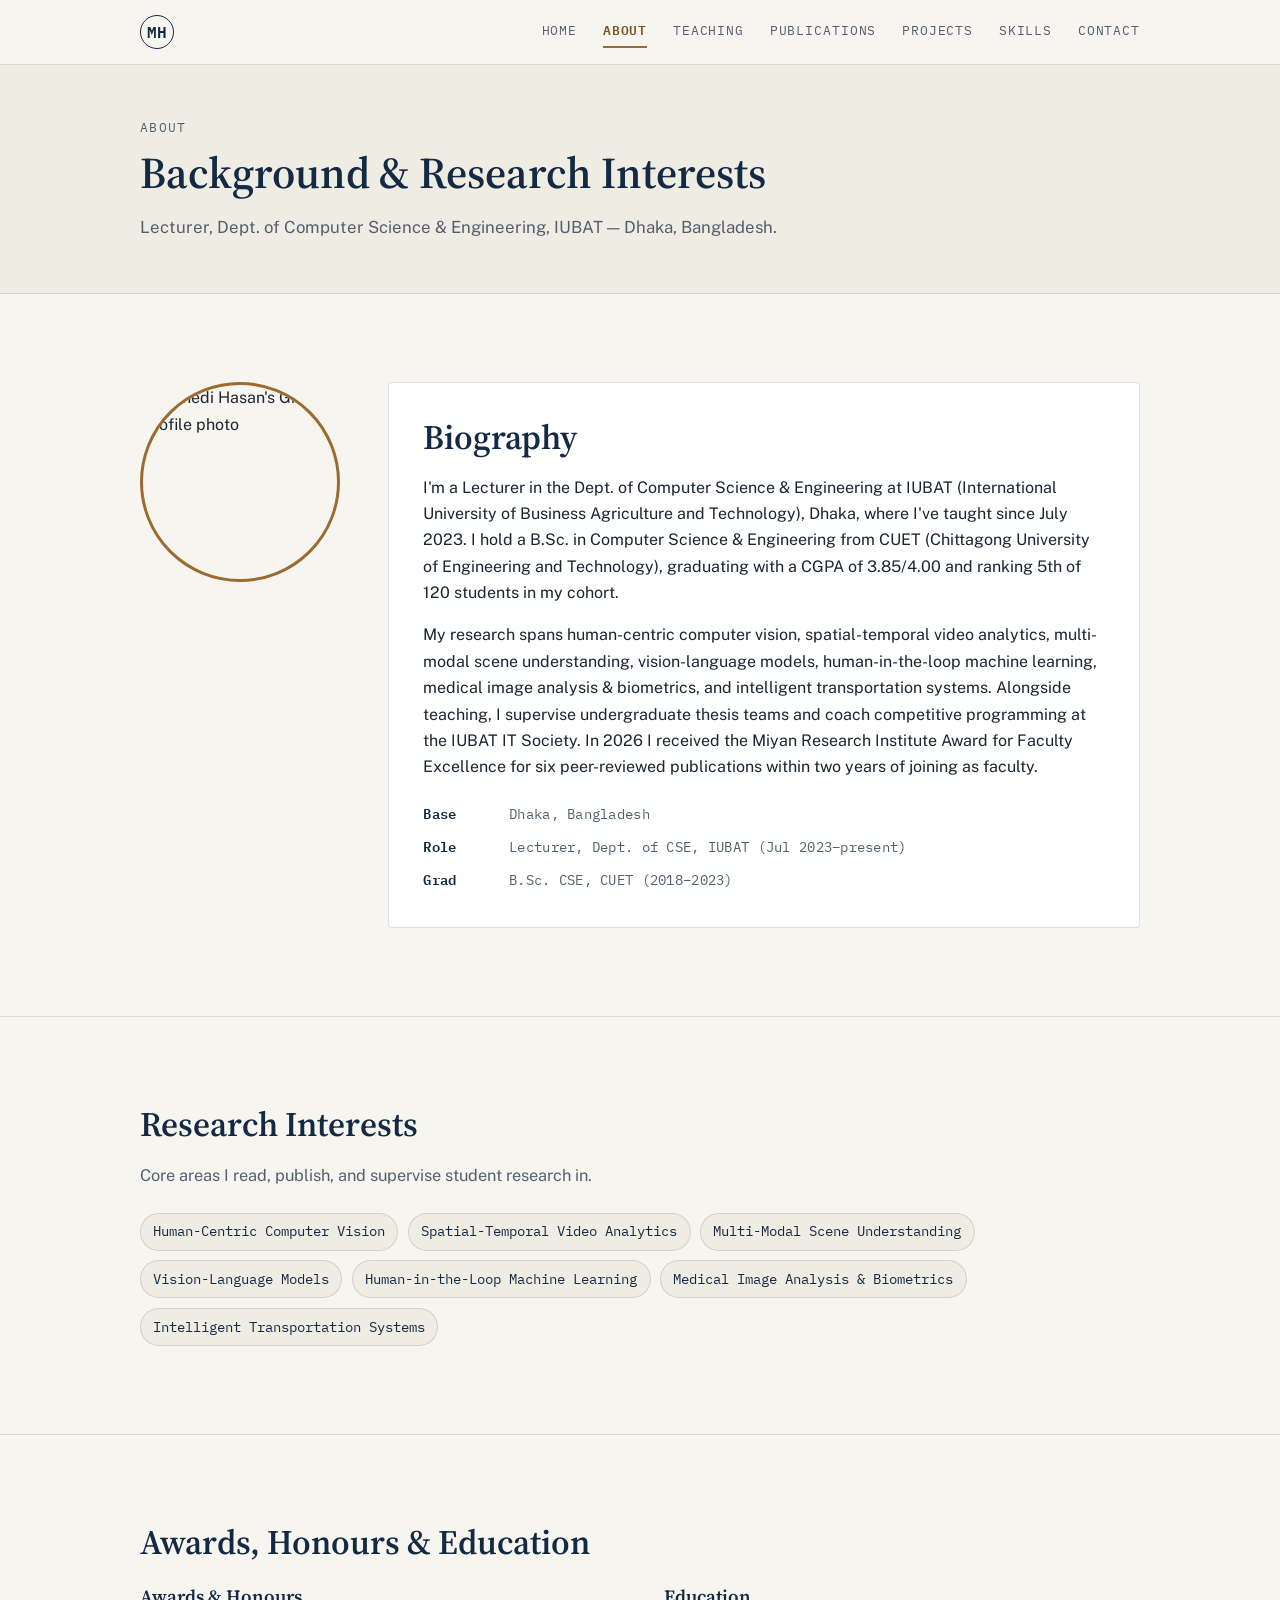
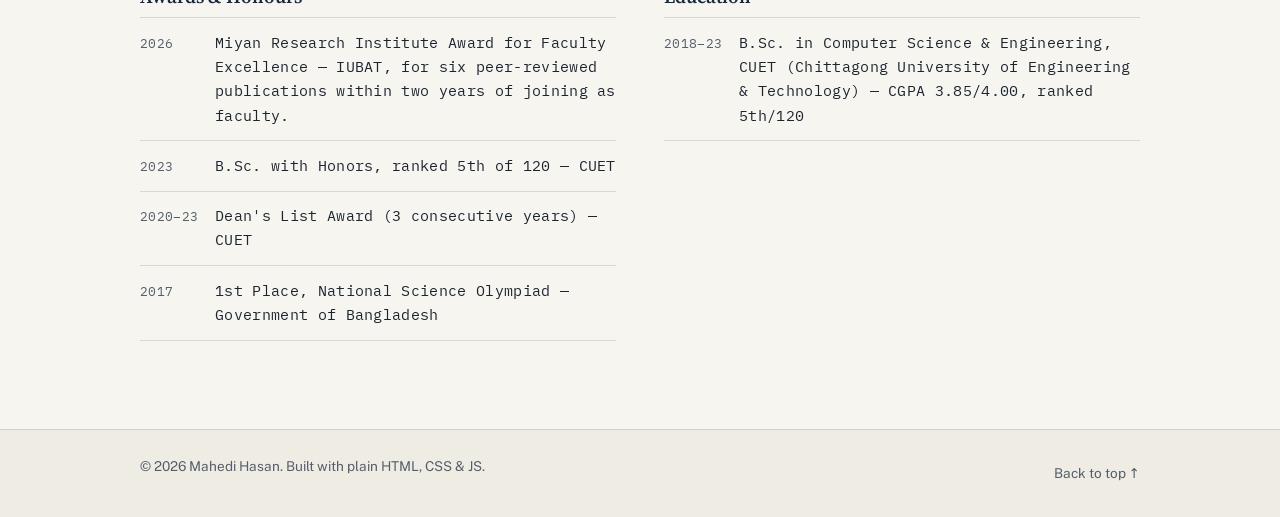
==== about.html @ 51797863 "Redesign as multi-page academic faculty homepage Split the single-page portfolio into 7 dedicated pa" ====
<!DOCTYPE html>
<html lang="en">
<head>
<meta charset="UTF-8">
<meta name="viewport" content="width=device-width, initial-scale=1.0">
<title>About — Mahedi Hasan</title>
<meta name="description" content="About Mahedi Hasan — background, research interests, awards and education. Lecturer, Dept. of Computer Science & Engineering, IUBAT.">
<meta name="theme-color" content="#f7f5f0">
<link rel="icon" href="assets/img/favicon.svg" type="image/svg+xml">
<link rel="canonical" href="https://mahedi-H-hasan.github.io/about.html">
<link rel="preconnect" href="https://fonts.googleapis.com">
<link rel="preconnect" href="https://fonts.gstatic.com" crossorigin>
<link href="https://fonts.googleapis.com/css2?family=Source+Serif+4:opsz,wght@8..60,500;8..60,600;8..60,700&amp;family=Public+Sans:wght@400;500;600;700&amp;family=IBM+Plex+Mono:wght@400;500;600&amp;display=swap" rel="stylesheet">
<link rel="stylesheet" href="assets/css/styles.css">
</head>
<body data-page="about">
<a class="skip-link" href="#main">Skip to main content</a>

<header class="site-header" id="top">
  <div class="wrap header-inner">
    <a class="brand" href="index.html" aria-label="Mahedi Hasan — home">MH</a>
    <button class="nav-toggle" id="navToggle" type="button" aria-expanded="false" aria-controls="primaryNav">
      <span class="nav-toggle-bar"></span>
      <span class="nav-toggle-bar"></span>
      <span class="nav-toggle-bar"></span>
      <span class="sr-only">Menu</span>
    </button>
    <nav class="primary-nav" id="primaryNav" aria-label="Primary">
      <a href="index.html" data-page="home">Home</a>
      <a href="about.html" data-page="about">About</a>
      <a href="teaching.html" data-page="teaching">Teaching</a>
      <a href="publications.html" data-page="publications">Publications</a>
      <a href="projects.html" data-page="projects">Projects</a>
      <a href="skills.html" data-page="skills">Skills</a>
      <a href="contact.html" data-page="contact">Contact</a>
    </nav>
  </div>
</header>

<main id="main">

  <div class="page-intro">
    <div class="wrap">
      <p class="eyebrow mono">About</p>
      <h1>Background &amp; Research Interests</h1>
      <p>Lecturer, Dept. of Computer Science &amp; Engineering, IUBAT — Dhaka, Bangladesh.</p>
    </div>
  </div>

  <!-- ============ ABOUT ============ -->
  <section class="section" aria-labelledby="bio-heading">
    <div class="wrap home-grid">
      <div class="home-portrait">
        <img
          src="https://avatars.githubusercontent.com/u/186854641?v=4"
          alt="Mahedi Hasan's GitHub profile photo"
          width="200" height="200"
          loading="lazy" decoding="async">
      </div>

      <div class="panel">
        <h2 id="bio-heading">Biography</h2>
        <!-- Source: owner-provided CV (CV_FOR_PHD_APPLICATION), confirmed 2026-09-28. -->
        <p>
          I'm a Lecturer in the Dept. of Computer Science &amp; Engineering at IUBAT
          (International University of Business Agriculture and Technology), Dhaka, where
          I've taught since July 2023. I hold a B.Sc. in Computer Science &amp; Engineering
          from CUET (Chittagong University of Engineering and Technology), graduating with
          a CGPA of 3.85/4.00 and ranking 5th of 120 students in my cohort.
        </p>
        <p>
          My research spans human-centric computer vision, spatial-temporal video
          analytics, multi-modal scene understanding, vision-language models,
          human-in-the-loop machine learning, medical image analysis &amp; biometrics, and
          intelligent transportation systems. Alongside teaching, I supervise
          undergraduate thesis teams and coach competitive programming at the IUBAT IT
          Society. In 2026 I received the Miyan Research Institute Award for Faculty
          Excellence for six peer-reviewed publications within two years of joining as
          faculty.
        </p>
        <ul class="fact-list mono">
          <li><span>Base</span> Dhaka, Bangladesh</li>
          <li><span>Role</span> Lecturer, Dept. of CSE, IUBAT (Jul 2023–present)</li>
          <li><span>Grad</span> B.Sc. CSE, CUET (2018–2023)</li>
        </ul>
      </div>
    </div>
  </section>

  <!-- ============ RESEARCH INTERESTS ============ -->
  <section class="section" aria-labelledby="interests-heading">
    <div class="wrap">
      <h2 id="interests-heading">Research Interests</h2>
      <p class="section-lede">Core areas I read, publish, and supervise student research in.</p>
      <ul class="interest-chips" role="list">
        <li>Human-Centric Computer Vision</li>
        <li>Spatial-Temporal Video Analytics</li>
        <li>Multi-Modal Scene Understanding</li>
        <li>Vision-Language Models</li>
        <li>Human-in-the-Loop Machine Learning</li>
        <li>Medical Image Analysis &amp; Biometrics</li>
        <li>Intelligent Transportation Systems</li>
      </ul>
    </div>
  </section>

  <!-- ============ AWARDS & EDUCATION ============ -->
  <section class="section" aria-labelledby="awards-heading">
    <div class="wrap">
      <h2 id="awards-heading">Awards, Honours &amp; Education</h2>
      <div class="info-columns">
        <div>
          <h3>Awards &amp; Honours</h3>
          <ul class="record-list mono">
            <li><span class="record-year">2026</span><span>Miyan Research Institute Award for Faculty Excellence — IUBAT, for six peer-reviewed publications within two years of joining as faculty.</span></li>
            <li><span class="record-year">2023</span><span>B.Sc. with Honors, ranked 5th of 120 — CUET</span></li>
            <li><span class="record-year">2020–23</span><span>Dean's List Award (3 consecutive years) — CUET</span></li>
            <li><span class="record-year">2017</span><span>1st Place, National Science Olympiad — Government of Bangladesh</span></li>
          </ul>
        </div>
        <div>
          <h3>Education</h3>
          <ul class="record-list mono">
            <li><span class="record-year">2018–23</span><span>B.Sc. in Computer Science &amp; Engineering, CUET (Chittagong University of Engineering &amp; Technology) — CGPA 3.85/4.00, ranked 5th/120</span></li>
          </ul>
        </div>
      </div>
    </div>
  </section>

</main>

<footer class="site-footer">
  <div class="wrap footer-inner">
    <p>© <span id="year"></span> Mahedi Hasan. Built with plain HTML, CSS &amp; JS.</p>
    <a class="back-to-top" href="#top">Back to top ↑</a>
  </div>
</footer>

<script src="assets/js/main.js"></script>
</body>
</html>
---- assets/css/styles.css ----
/* =========================================================================
   Mahedi Hasan — Academic Portfolio
   Design world: faculty research site — warm paper, deep navy ink, a single
   muted bronze rule used sparingly. See DIRECTION CONTRACT in each page's
   <head>. Multi-page static site: one shared stylesheet for every page.
   ========================================================================= */

:root {
  /* Palette — named roles, not neutrals+accent */
  --paper: #f7f5f0;
  --paper-alt: #efece3;
  --panel: #ffffff;
  --ink: #1c2430;
  --ink-muted: #545f6e;
  --ink-faint: #7d8797;
  --navy: #1e3a5f;
  --navy-deep: #142943;
  --bronze: #9c6b30;
  --bronze-deep: #7c5423;
  --line: rgba(28, 36, 48, 0.14);
  --line-strong: rgba(28, 36, 48, 0.26);

  --font-display: "Source Serif 4", Georgia, "Times New Roman", serif;
  --font-body: "Public Sans", "Segoe UI", system-ui, sans-serif;
  --font-mono: "IBM Plex Mono", "SFMono-Regular", Consolas, "Liberation Mono", monospace;

  --measure: 68ch;
  --radius: 4px;
  --ease: cubic-bezier(0.2, 0.7, 0.2, 1);

  color-scheme: light;
}

/* ---------- Reset & base ---------- */
*, *::before, *::after { box-sizing: border-box; }
html { scroll-behavior: smooth; }
@media (prefers-reduced-motion: reduce) {
  html { scroll-behavior: auto; }
  *, *::before, *::after { animation-duration: 0.01ms !important; animation-iteration-count: 1 !important; transition-duration: 0.01ms !important; }
}

body {
  margin: 0;
  background: var(--paper);
  color: var(--ink);
  font-family: var(--font-body);
  font-size: 1rem;
  line-height: 1.65;
  -webkit-font-smoothing: antialiased;
}

img { max-width: 100%; display: block; }
a { color: var(--navy); text-underline-offset: 0.15em; }
a:hover { color: var(--bronze-deep); }

h1, h2, h3 { font-family: var(--font-display); font-weight: 600; line-height: 1.15; margin: 0 0 0.5em; color: var(--navy-deep); }
p { margin: 0 0 1em; }

.mono { font-family: var(--font-mono); letter-spacing: 0.02em; }

.wrap {
  max-width: 1080px;
  margin-inline: auto;
  padding-inline: clamp(1.25rem, 4vw, 2.5rem);
}

.sr-only {
  position: absolute; width: 1px; height: 1px; padding: 0; margin: -1px;
  overflow: hidden; clip: rect(0, 0, 0, 0); white-space: nowrap; border: 0;
}

.skip-link {
  position: absolute;
  left: 1rem; top: -3rem;
  background: var(--navy-deep);
  color: var(--paper);
  padding: 0.6em 1em;
  border-radius: var(--radius);
  font-family: var(--font-mono);
  font-weight: 600;
  z-index: 100;
  transition: top 0.2s var(--ease);
}
.skip-link:focus { top: 1rem; }

:focus-visible {
  outline: 2px solid var(--bronze);
  outline-offset: 3px;
}

/* ---------- Header / nav ---------- */
.site-header {
  position: sticky;
  top: 0;
  z-index: 40;
  background: rgba(247, 245, 240, 0.92);
  backdrop-filter: blur(6px);
  border-bottom: 1px solid var(--line);
}

.header-inner {
  display: flex;
  align-items: center;
  justify-content: space-between;
  min-height: 64px;
}

.brand {
  font-family: var(--font-mono);
  font-weight: 600;
  font-size: 1rem;
  color: var(--navy-deep);
  border: 1.5px solid var(--navy-deep);
  border-radius: 50%;
  width: 2.15rem;
  height: 2.15rem;
  display: inline-flex;
  align-items: center;
  justify-content: center;
  text-decoration: none;
  flex: none;
}
.brand:hover { color: var(--paper); background: var(--navy-deep); }

.primary-nav {
  display: flex;
  flex-wrap: wrap;
  gap: clamp(0.85rem, 2.4vw, 1.6rem);
  font-family: var(--font-mono);
  font-size: 0.8rem;
  text-transform: uppercase;
  letter-spacing: 0.07em;
}

.primary-nav a {
  color: var(--ink-muted);
  text-decoration: none;
  padding-block: 0.35em;
  border-bottom: 2px solid transparent;
  transition: color 0.2s var(--ease), border-color 0.2s var(--ease);
}
.primary-nav a:hover,
.primary-nav a:focus-visible { color: var(--navy-deep); border-color: var(--line-strong); }
.primary-nav a.is-current { color: var(--bronze-deep); border-color: var(--bronze); font-weight: 600; }

.nav-toggle {
  display: none;
  flex-direction: column;
  gap: 4px;
  background: none;
  border: none;
  padding: 0.5rem;
  cursor: pointer;
}
.nav-toggle-bar { width: 22px; height: 2px; background: var(--navy-deep); border-radius: 2px; }

@media (max-width: 760px) {
  .nav-toggle { display: inline-flex; }
  .primary-nav {
    position: absolute;
    inset-inline: 0;
    top: 100%;
    flex-direction: column;
    gap: 0;
    background: var(--panel);
    border-bottom: 1px solid var(--line);
    max-height: 0;
    overflow: hidden;
    opacity: 0;
    transition: opacity 0.2s var(--ease), visibility 0.2s var(--ease);
    visibility: hidden;
  }
  .primary-nav.is-open { max-height: none; opacity: 1; visibility: visible; }
  .primary-nav a { padding: 0.9rem clamp(1.25rem, 4vw, 2.5rem); border-bottom: 1px solid var(--line); }
}

/* ---------- Hero ---------- */
.hero {
  border-bottom: 1px solid var(--line);
  background: var(--paper-alt);
}

.hero-inner { padding-block: clamp(3rem, 8vw, 5rem); }

.hero-eyebrow {
  color: var(--ink-muted);
  font-size: 0.8rem;
  text-transform: uppercase;
  letter-spacing: 0.1em;
  margin-bottom: 1.1rem;
}

.hero-name {
  font-size: clamp(2.35rem, 6.5vw, 3.75rem);
  line-height: 1.05;
  color: var(--navy-deep);
  margin-bottom: 0.3em;
  padding-bottom: 0.2em;
  border-bottom: 3px solid var(--bronze);
  display: inline-block;
}

.hero-role {
  font-size: clamp(1.05rem, 2.2vw, 1.3rem);
  font-weight: 600;
  color: var(--bronze-deep);
  margin-bottom: 0.55em;
}

.hero-sub {
  max-width: 56ch;
  color: var(--ink-muted);
  font-size: 1.05rem;
}

.hero-actions {
  display: flex;
  flex-wrap: wrap;
  gap: 1rem;
  margin-top: 1.75rem;
}

.btn {
  display: inline-flex;
  align-items: center;
  gap: 0.5em;
  font-family: var(--font-body);
  font-weight: 600;
  font-size: 0.95rem;
  text-decoration: none;
  padding: 0.8em 1.4em;
  border-radius: var(--radius);
  border: 1.5px solid var(--navy-deep);
  transition: transform 0.15s var(--ease), background-color 0.15s var(--ease), color 0.15s var(--ease);
}
.btn-primary { background: var(--navy-deep); color: var(--paper); }
.btn-primary:hover { background: var(--navy); color: var(--paper); transform: translateY(-1px); }
.btn-ghost { background: transparent; color: var(--navy-deep); }
.btn-ghost:hover { background: var(--panel); transform: translateY(-1px); }

/* Compact page intro used on inner pages (no full hero) */
.page-intro {
  border-bottom: 1px solid var(--line);
  background: var(--paper-alt);
  padding-block: clamp(2.25rem, 5vw, 3.25rem);
}
.page-intro .eyebrow {
  color: var(--ink-muted);
  font-size: 0.8rem;
  text-transform: uppercase;
  letter-spacing: 0.1em;
  margin-bottom: 0.6rem;
}
.page-intro h1 {
  font-size: clamp(1.9rem, 4.5vw, 2.75rem);
  margin-bottom: 0.35em;
}
.page-intro p { max-width: var(--measure); color: var(--ink-muted); margin-bottom: 0; font-size: 1.05rem; }

/* ---------- Sections ---------- */
.section { padding-block: clamp(3rem, 7vw, 5.5rem); }
.section + .section { border-top: 1px solid var(--line); }
.section h2 {
  font-size: clamp(1.6rem, 3.4vw, 2.15rem);
}
.section-lede {
  max-width: var(--measure);
  color: var(--ink-muted);
  font-size: 1.02rem;
}

.reveal {
  opacity: 0;
  transform: translateY(14px);
  transition: opacity 0.55s var(--ease), transform 0.55s var(--ease);
}
.reveal.is-visible { opacity: 1; transform: none; }
@media (prefers-reduced-motion: reduce) {
  .reveal { opacity: 1; transform: none; transition: none; }
}

/* ---------- Panel (shared card surface, replaces the old tilted index cards) --- */
.panel {
  background: var(--panel);
  color: var(--ink);
  border: 1px solid var(--line);
  border-radius: var(--radius);
  padding: clamp(1.5rem, 3vw, 2.15rem);
}
.panel h2, .panel h3 { color: var(--navy-deep); }

.placeholder-copy {
  font-style: italic;
  color: var(--ink-faint);
  background: var(--paper-alt);
  padding: 0.15em 0.5em;
  border-radius: 3px;
  display: inline-block;
}

/* ---------- Home page: quick facts + highlight strip ---------- */
.home-grid {
  display: grid;
  grid-template-columns: minmax(150px, 200px) 1fr;
  gap: clamp(1.5rem, 4vw, 3rem);
  align-items: start;
}
.home-portrait img {
  border-radius: 50%;
  border: 3px solid var(--bronze);
}
@media (max-width: 640px) {
  .home-grid { grid-template-columns: 1fr; justify-items: start; }
  .home-portrait img { width: 120px; height: 120px; }
}

.fact-list {
  list-style: none;
  padding: 0;
  margin: 1.25rem 0 0;
  display: grid;
  gap: 0.5rem;
  font-size: 0.88rem;
  color: var(--ink-muted);
}
.fact-list span {
  display: inline-block;
  min-width: 5em;
  color: var(--navy-deep);
  font-weight: 600;
  margin-right: 0.5em;
}

.link-grid {
  list-style: none;
  margin: 2.5rem 0 0;
  padding: 0;
  display: grid;
  grid-template-columns: repeat(auto-fit, minmax(220px, 1fr));
  gap: 1.25rem;
}
.link-grid a {
  display: block;
  padding: 1.1rem 1.25rem;
  background: var(--panel);
  border: 1px solid var(--line);
  border-radius: var(--radius);
  text-decoration: none;
  color: var(--navy-deep);
  font-weight: 600;
  transition: border-color 0.2s var(--ease), transform 0.2s var(--ease);
}
.link-grid a:hover { border-color: var(--bronze); transform: translateY(-2px); }
.link-grid span {
  display: block;
  margin-top: 0.35rem;
  font-weight: 400;
  color: var(--ink-muted);
  font-size: 0.88rem;
}

/* ---------- Research interests (chips, not "equations") ---------- */
.interest-chips {
  list-style: none;
  margin: 1.5rem 0 0;
  padding: 0;
  display: flex;
  flex-wrap: wrap;
  gap: 0.6rem;
}
.interest-chips li {
  font-family: var(--font-mono);
  font-size: 0.85rem;
  padding: 0.5em 0.9em;
  border-radius: 999px;
  background: var(--paper-alt);
  border: 1px solid var(--line);
  color: var(--navy-deep);
}

/* ---------- Teaching ---------- */
.course-list {
  list-style: none;
  margin: 1.25rem 0 0;
  padding: 0;
  display: grid;
  grid-template-columns: repeat(auto-fit, minmax(220px, 1fr));
  gap: 0.75rem;
}
.course-list li {
  padding: 0.75em 1em;
  background: var(--paper-alt);
  border-radius: 3px;
  font-size: 0.92rem;
}

.duty-list { margin: 1rem 0 0; padding-left: 1.25em; color: var(--ink-muted); }
.duty-list li { margin-bottom: 0.5em; }

.thesis-list {
  list-style: none;
  margin: 1.5rem 0 0;
  padding: 0;
  display: grid;
  gap: 1rem;
}
.thesis-list li {
  padding: 1.1rem 1.3rem;
  background: var(--panel);
  border: 1px solid var(--line);
  border-radius: var(--radius);
}
.thesis-list h3 { font-size: 1.05rem; margin-bottom: 0.3em; }
.thesis-list .thesis-meta {
  display: block;
  font-family: var(--font-mono);
  font-size: 0.8rem;
  color: var(--ink-muted);
  margin-bottom: 0.4em;
}
.status-tag {
  display: inline-block;
  font-family: var(--font-mono);
  font-size: 0.72rem;
  text-transform: uppercase;
  letter-spacing: 0.06em;
  padding: 0.2em 0.6em;
  border-radius: 999px;
  margin-left: 0.5em;
  vertical-align: middle;
}
.status-tag.is-published { background: rgba(30, 58, 95, 0.1); color: var(--navy-deep); }
.status-tag.is-progress { background: rgba(156, 107, 48, 0.14); color: var(--bronze-deep); }

/* ---------- Publications (categorized bibliography) ---------- */
.pub-group { margin-bottom: clamp(2rem, 4vw, 2.75rem); }
.pub-group:last-child { margin-bottom: 0; }
.pub-group h2 {
  font-size: 1.25rem;
  padding-bottom: 0.4em;
  border-bottom: 1px solid var(--line-strong);
}
.pub-list {
  list-style: none;
  counter-reset: pub;
  margin: 1.25rem 0 0;
  padding: 0;
  display: grid;
  gap: 1rem;
}
.pub-list li {
  counter-increment: pub;
  position: relative;
  padding-left: 2.4em;
  font-size: 0.96rem;
  color: var(--ink);
}
.pub-list li::before {
  content: "[" counter(pub) "]";
  position: absolute;
  left: 0;
  top: 0;
  font-family: var(--font-mono);
  font-size: 0.85rem;
  color: var(--bronze-deep);
}
.pub-list .pub-authors { color: var(--ink); }
.pub-list .pub-venue { color: var(--ink-muted); font-style: italic; }
.pub-list .pub-status {
  display: inline-block;
  margin-left: 0.4em;
  font-family: var(--font-mono);
  font-size: 0.75rem;
  color: var(--bronze-deep);
}
.pub-list a { word-break: break-word; font-size: 0.92rem; }

/* ---------- Awards & Education ---------- */
.info-columns {
  display: grid;
  grid-template-columns: repeat(auto-fit, minmax(240px, 1fr));
  gap: clamp(1.5rem, 4vw, 3rem);
  margin-top: 1.5rem;
}
.record-list {
  list-style: none;
  margin: 0;
  padding: 0;
  border-top: 1px solid var(--line);
}
.record-list li {
  display: flex;
  gap: 1rem;
  padding: 0.85em 0;
  border-bottom: 1px solid var(--line);
  font-size: 0.92rem;
}
.record-year {
  font-family: var(--font-mono);
  min-width: 4.5em;
  color: var(--ink-muted);
  font-size: 0.82rem;
  padding-top: 0.15em;
  flex: none;
}

/* ---------- Projects ---------- */
.project-grid {
  list-style: none;
  margin: 2rem 0 0;
  padding: 0;
  display: grid;
  grid-template-columns: repeat(auto-fit, minmax(250px, 1fr));
  gap: clamp(1.25rem, 3vw, 2rem);
}
.project-card h3 { font-size: 1.15rem; margin-bottom: 0.5rem; }
.project-card h3 a { color: inherit; text-decoration: none; }
.project-card h3 a:hover { text-decoration: underline; text-decoration-color: var(--bronze); }
.project-card .placeholder-copy { font-size: 0.92rem; margin-bottom: 1rem; }

.tag-row {
  list-style: none;
  display: flex;
  flex-wrap: wrap;
  gap: 0.5rem;
  padding: 0;
  margin: 0 0 1.1rem;
  font-size: 0.76rem;
}
.tag-row li {
  background: var(--paper-alt);
  color: var(--navy-deep);
  padding: 0.28em 0.7em;
  border-radius: 999px;
}
.tag-row .tag-placeholder {
  background: transparent;
  border: 1px dashed var(--ink-faint);
  color: var(--ink-faint);
  font-style: italic;
}

.card-link { font-size: 0.85rem; font-weight: 600; text-decoration: none; }

/* ---------- Skills ---------- */
.skill-groups {
  display: grid;
  grid-template-columns: repeat(auto-fit, minmax(230px, 1fr));
  gap: clamp(1.25rem, 3vw, 2rem);
  margin-top: 2rem;
}
.skill-group h3 { font-size: 1.02rem; margin-bottom: 0.75rem; }
.skill-tags {
  list-style: none;
  margin: 0;
  padding: 0;
  display: flex;
  flex-wrap: wrap;
  gap: 0.5rem;
}
.skill-tags li {
  font-family: var(--font-mono);
  font-size: 0.85rem;
  padding: 0.4em 0.85em;
  border-radius: var(--radius);
  background: var(--paper-alt);
  border: 1px solid var(--line);
  color: var(--navy-deep);
}

/* ---------- Contact ---------- */
.contact-grid {
  display: grid;
  grid-template-columns: 1.1fr 1fr;
  gap: clamp(2rem, 5vw, 4rem);
  align-items: start;
}
@media (max-width: 720px) { .contact-grid { grid-template-columns: 1fr; } }

.contact-list {
  list-style: none;
  margin: 0;
  padding: 0;
  border-top: 1px solid var(--line);
}
.contact-list li {
  display: flex;
  gap: 1rem;
  padding: 0.95em 0;
  border-bottom: 1px solid var(--line);
  font-size: 0.94rem;
}
.contact-label {
  min-width: 6.5em;
  color: var(--ink-muted);
  text-transform: uppercase;
  letter-spacing: 0.05em;
  font-size: 0.76rem;
  padding-top: 0.25em;
  flex: none;
}
.contact-list a { color: var(--navy-deep); text-decoration: none; }
.contact-list a:hover { color: var(--bronze-deep); text-decoration: underline; }

/* ---------- Footer ---------- */
.site-footer {
  border-top: 1px solid var(--line);
  background: var(--paper-alt);
}
.footer-inner {
  display: flex;
  flex-wrap: wrap;
  gap: 1rem;
  justify-content: space-between;
  align-items: center;
  padding-block: 1.6rem;
  font-size: 0.85rem;
  color: var(--ink-muted);
}
.back-to-top { color: var(--ink-muted); text-decoration: none; }
.back-to-top:hover { color: var(--bronze-deep); }
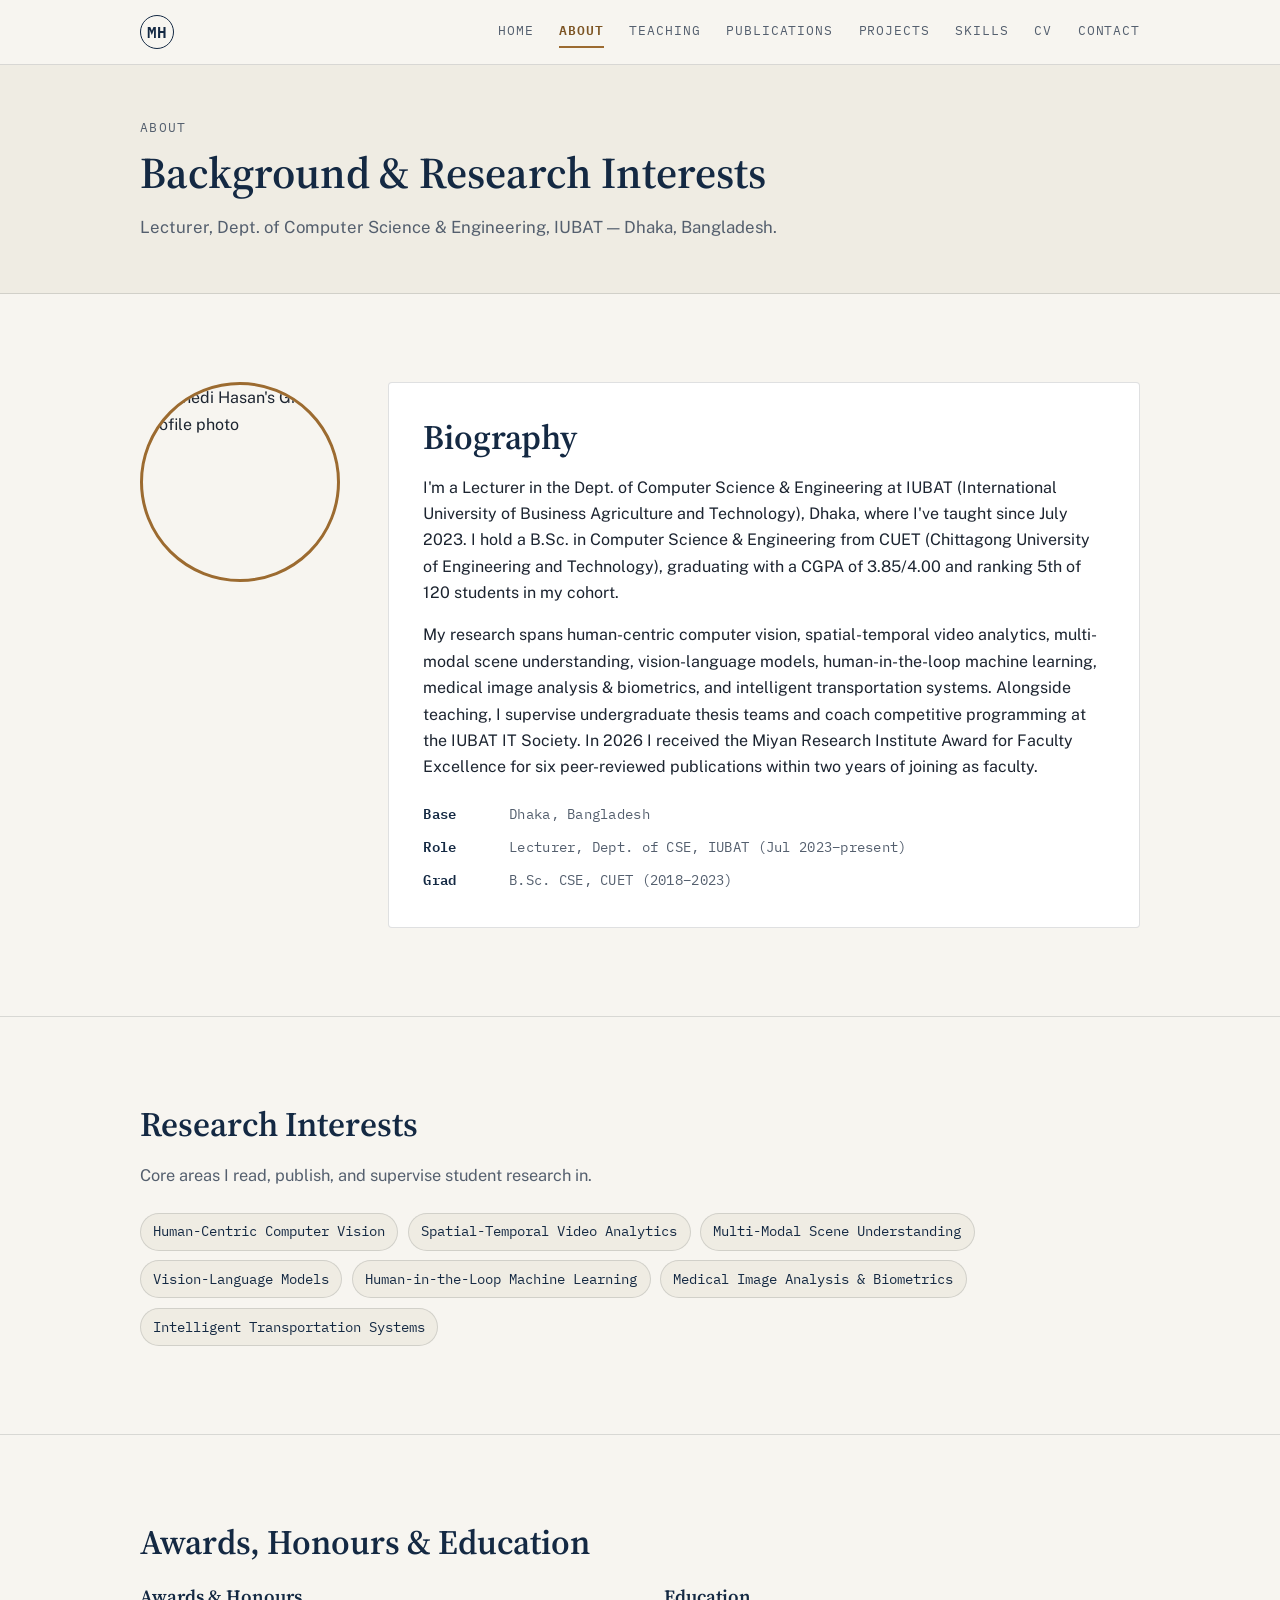
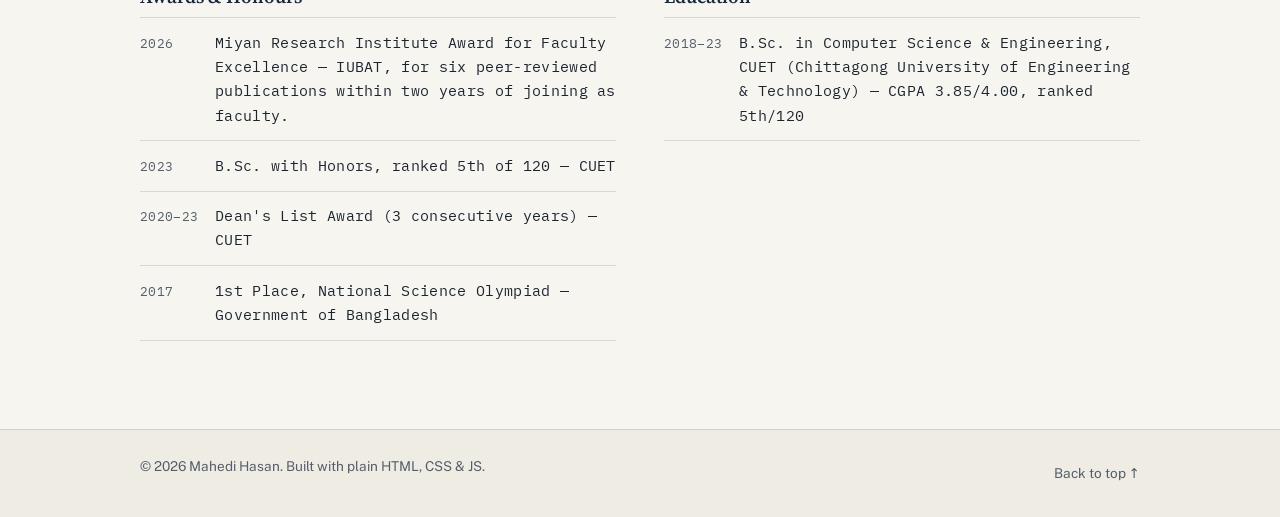
==== commit cdcf8715: "Add printable academic CV page Add a dedicated CV route to the site navigation and provide a print s" ====
--- a/about.html
+++ b/about.html
@@ -32,6 +32,7 @@
       <a href="publications.html" data-page="publications">Publications</a>
       <a href="projects.html" data-page="projects">Projects</a>
       <a href="skills.html" data-page="skills">Skills</a>
+      <a href="cv.html" data-page="cv">CV</a>
       <a href="contact.html" data-page="contact">Contact</a>
     </nav>
   </div>
--- a/assets/css/styles.css
+++ b/assets/css/styles.css
@@ -602,6 +602,57 @@
 .contact-list a { color: var(--navy-deep); text-decoration: none; }
 .contact-list a:hover { color: var(--bronze-deep); text-decoration: underline; }
 
+/* ---------- Curriculum vitae ---------- */
+.cv-heading {
+  display: flex;
+  align-items: center;
+  justify-content: space-between;
+  gap: 1.5rem;
+}
+.cv-heading p { margin: 0; color: var(--ink-muted); }
+.cv-contact {
+  list-style: none;
+  display: flex;
+  flex-wrap: wrap;
+  gap: 0.35rem 1.25rem;
+  padding: 0;
+  margin: 1.2rem 0 0;
+  font-size: 0.78rem;
+}
+.cv-content { padding-block: 2.5rem 4rem; }
+.cv-section {
+  padding-block: 1.6rem;
+  border-bottom: 1px solid var(--line);
+}
+.cv-section h2 { font-size: 1.45rem; margin-bottom: 0.75rem; }
+.cv-section p:last-child { margin-bottom: 0; }
+.cv-entry p + p { margin-top: 0.4rem; }
+.cv-date {
+  float: right;
+  color: var(--ink-muted);
+  font-family: var(--font-mono);
+  font-size: 0.85rem;
+}
+.cv-list, .cv-publications { padding-left: 1.3rem; }
+.cv-list li, .cv-publications li { margin-bottom: 0.55rem; }
+.cv-source { margin-top: 1.5rem; color: var(--ink-muted); font-size: 0.88rem; }
+
+@media (max-width: 640px) {
+  .cv-heading { align-items: flex-start; flex-direction: column; }
+  .cv-date { float: none; display: block; }
+}
+
+@media print {
+  body { background: #fff; color: #111; font-size: 10pt; line-height: 1.4; }
+  .site-header, .site-footer, .skip-link, .cv-print { display: none !important; }
+  .page-intro { background: #fff; padding-block: 0.25in; border-bottom: 1px solid #999; }
+  .wrap { max-width: none; padding-inline: 0; }
+  .cv-content { padding-block: 0.15in; }
+  .cv-section { padding-block: 0.12in; break-inside: avoid; }
+  .cv-section h2 { font-size: 13pt; }
+  a { color: inherit; text-decoration: none; }
+}
+
 /* ---------- Footer ---------- */
 .site-footer {
   border-top: 1px solid var(--line);
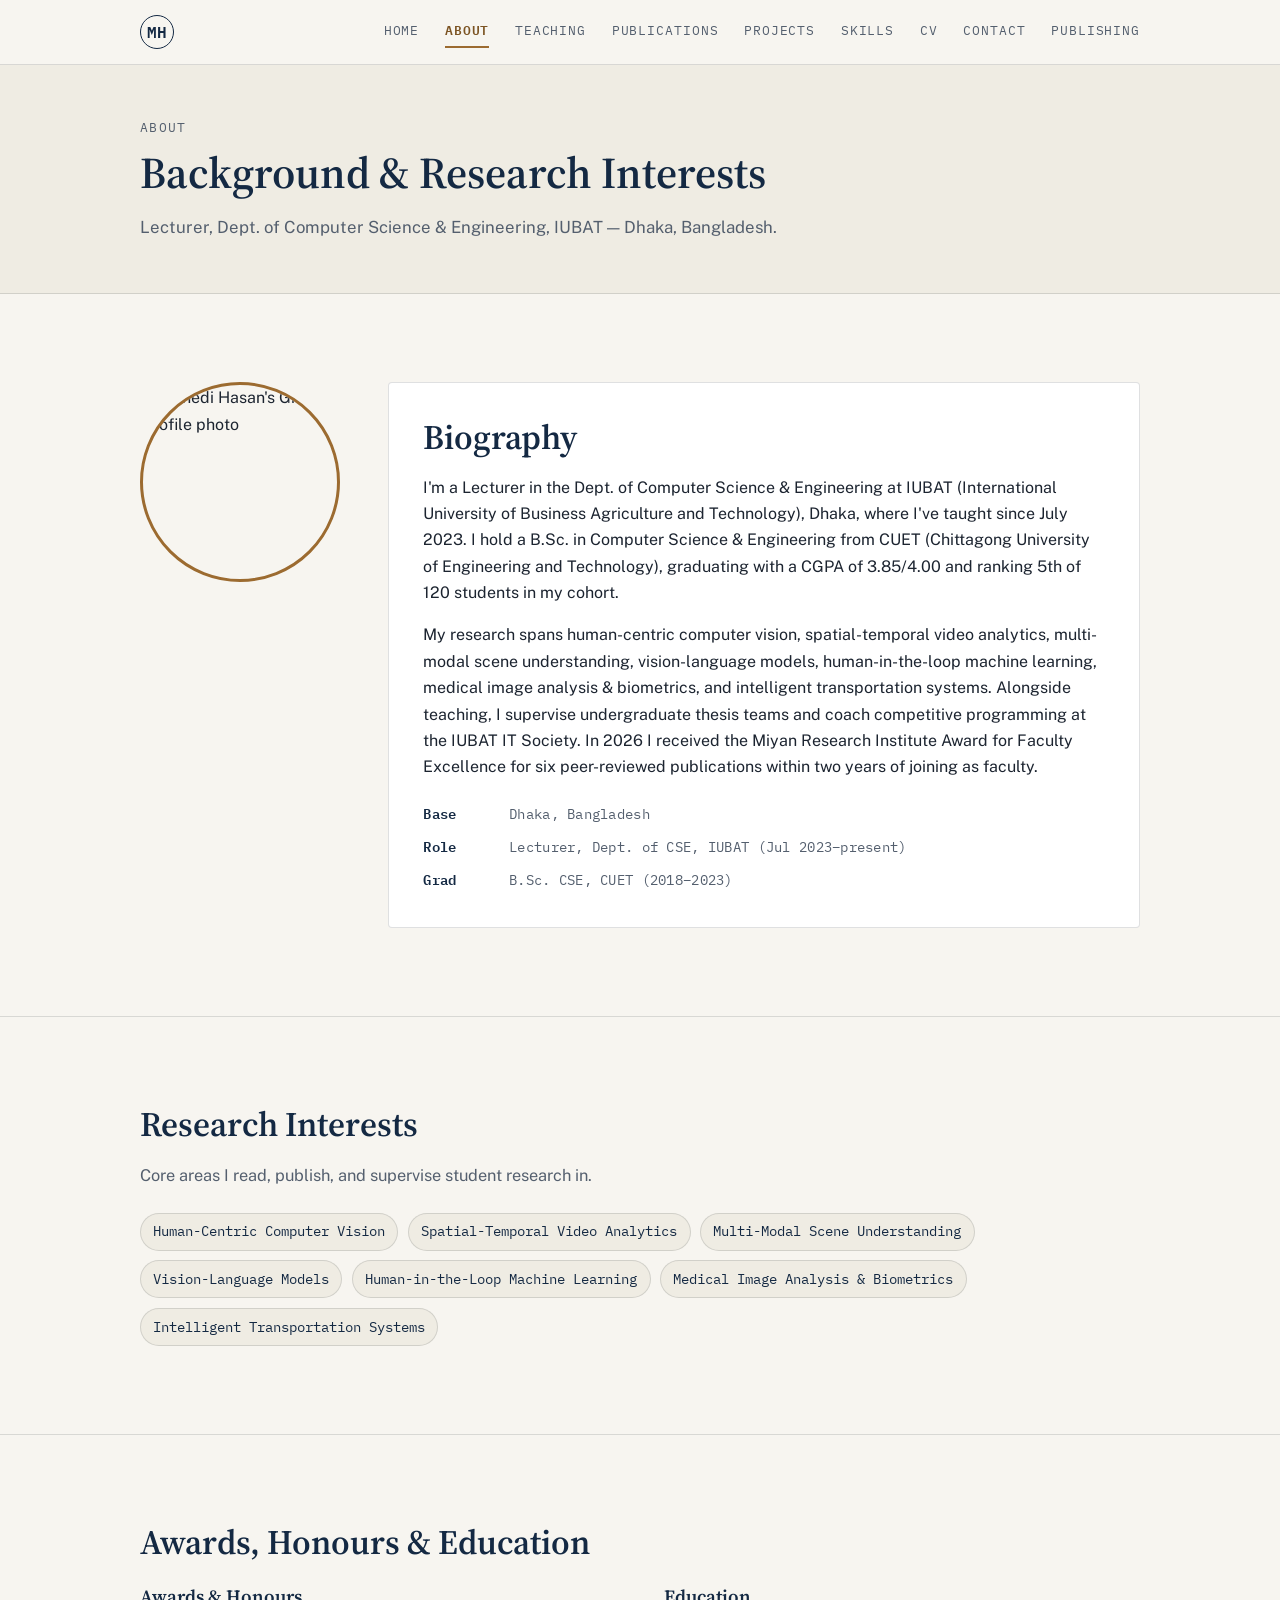
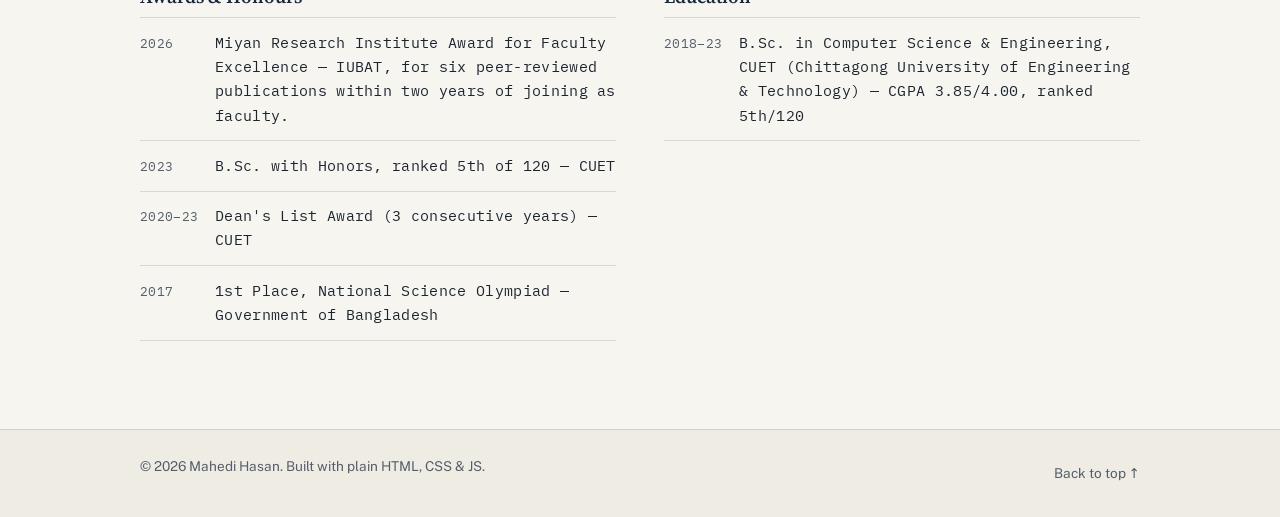
==== commit 98f41f56: "Add publishing guide and safe manual branch-deploy support - Add publishing.html explaining how to c" ====
--- a/about.html
+++ b/about.html
@@ -34,6 +34,7 @@
       <a href="skills.html" data-page="skills">Skills</a>
       <a href="cv.html" data-page="cv">CV</a>
       <a href="contact.html" data-page="contact">Contact</a>
+      <a href="publishing.html" data-page="publishing">Publishing</a>
     </nav>
   </div>
 </header>
--- a/assets/css/styles.css
+++ b/assets/css/styles.css
@@ -642,6 +642,83 @@
   .cv-date { float: none; display: block; }
 }
 
+/* ---------- Publishing guide ---------- */
+.steps {
+  list-style: none;
+  counter-reset: step;
+  margin: 1.5rem 0 0;
+  padding: 0;
+  display: grid;
+  gap: 1.25rem;
+}
+.steps > li {
+  counter-increment: step;
+  position: relative;
+  padding-left: 2.75rem;
+}
+.steps > li::before {
+  content: counter(step);
+  position: absolute;
+  left: 0; top: 0.05em;
+  width: 1.9rem; height: 1.9rem;
+  display: flex; align-items: center; justify-content: center;
+  border-radius: 50%;
+  background: var(--navy-deep);
+  color: var(--paper);
+  font-family: var(--font-mono);
+  font-size: 0.85rem;
+  font-weight: 600;
+}
+.steps h3 { margin-bottom: 0.3em; font-size: 1.05rem; }
+.steps p:last-child { margin-bottom: 0; }
+
+code, pre {
+  font-family: var(--font-mono);
+}
+:not(pre) > code {
+  background: var(--paper-alt);
+  border: 1px solid var(--line);
+  border-radius: 3px;
+  padding: 0.1em 0.4em;
+  font-size: 0.88em;
+}
+pre {
+  background: var(--navy-deep);
+  color: var(--paper);
+  border-radius: var(--radius);
+  padding: 1rem 1.25rem;
+  overflow-x: auto;
+  font-size: 0.85rem;
+  line-height: 1.6;
+}
+pre code {
+  background: none;
+  border: none;
+  padding: 0;
+  color: inherit;
+}
+
+.callout {
+  border: 1px solid var(--line);
+  border-radius: var(--radius);
+  background: var(--paper-alt);
+  padding: 1rem 1.25rem;
+  margin: 1.5rem 0;
+}
+.callout p:last-child { margin-bottom: 0; }
+.callout-label {
+  display: block;
+  font-family: var(--font-mono);
+  font-size: 0.78rem;
+  font-weight: 600;
+  letter-spacing: 0.04em;
+  text-transform: uppercase;
+  color: var(--bronze-deep);
+  margin-bottom: 0.4em;
+}
+.callout-danger { border-color: var(--line-strong); background: #f4e9de; }
+.callout-danger .callout-label { color: var(--bronze-deep); }
+
 @media print {
   body { background: #fff; color: #111; font-size: 10pt; line-height: 1.4; }
   .site-header, .site-footer, .skip-link, .cv-print { display: none !important; }
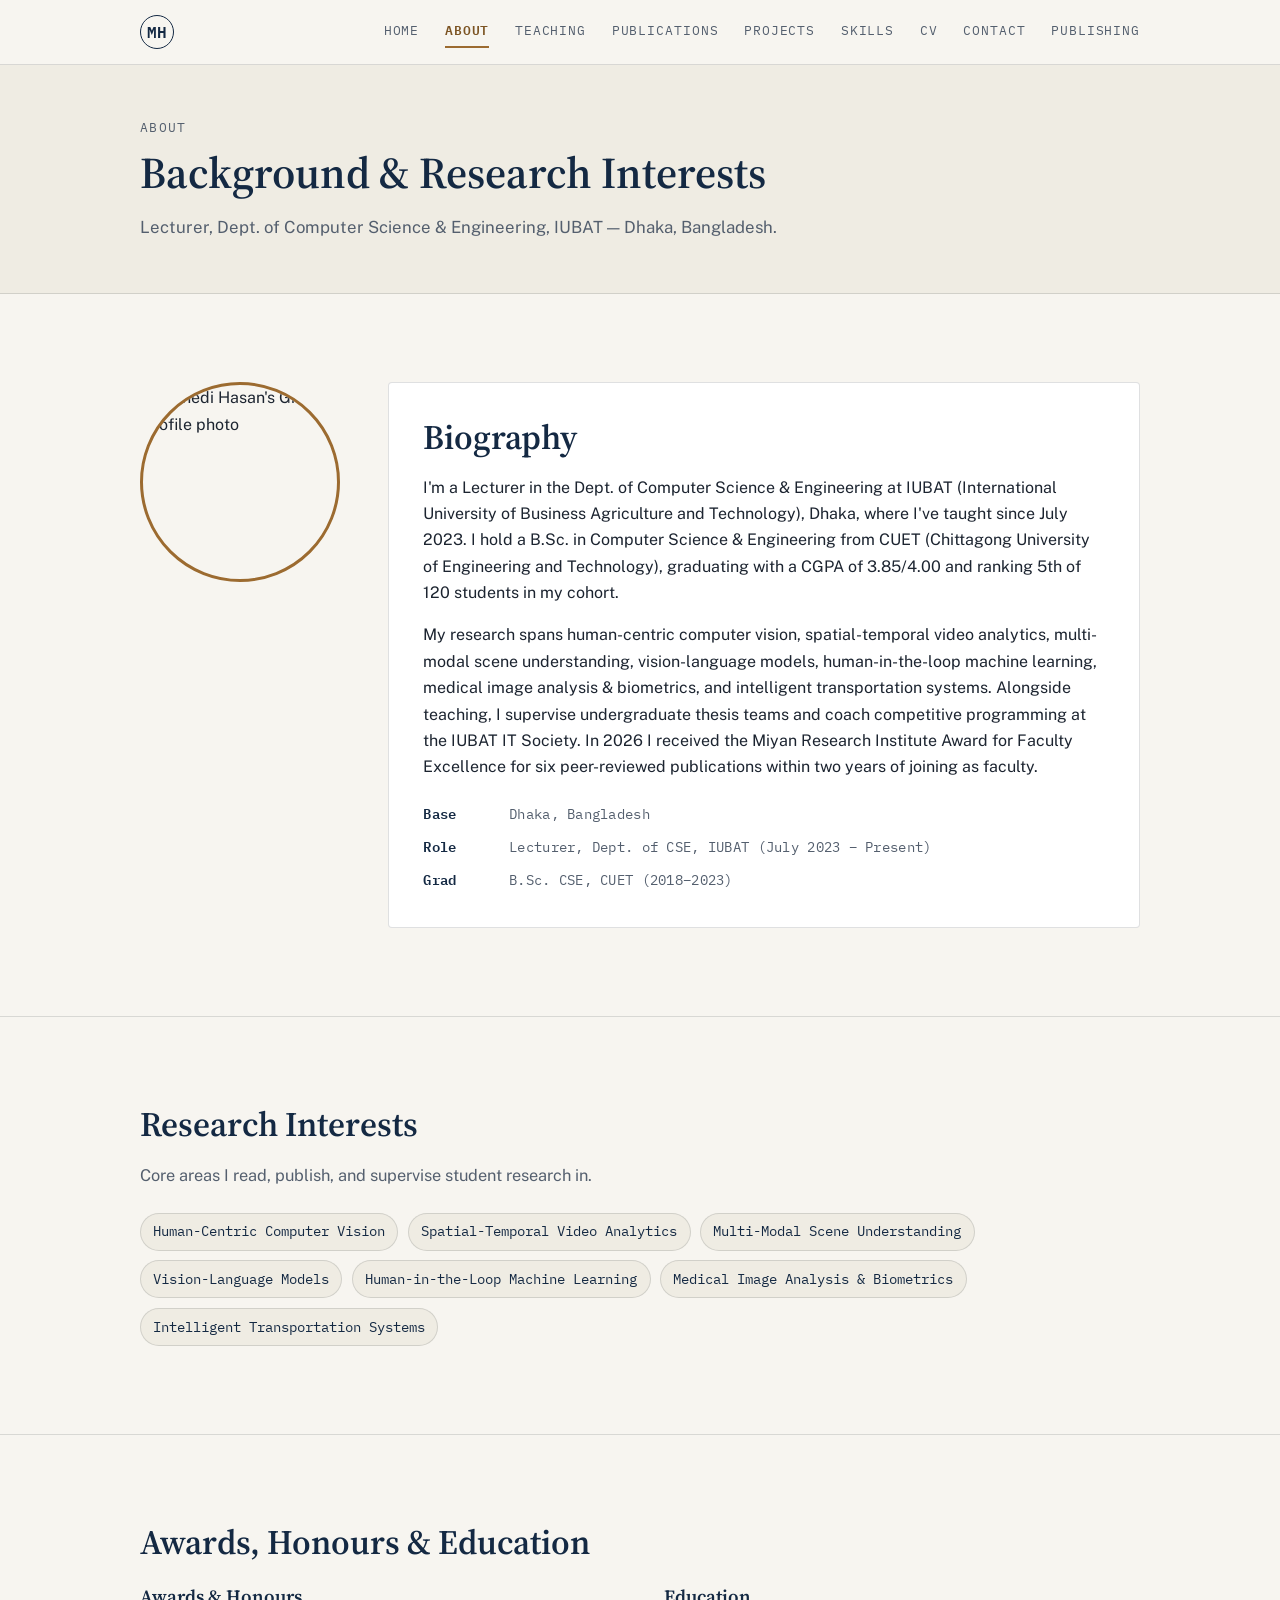
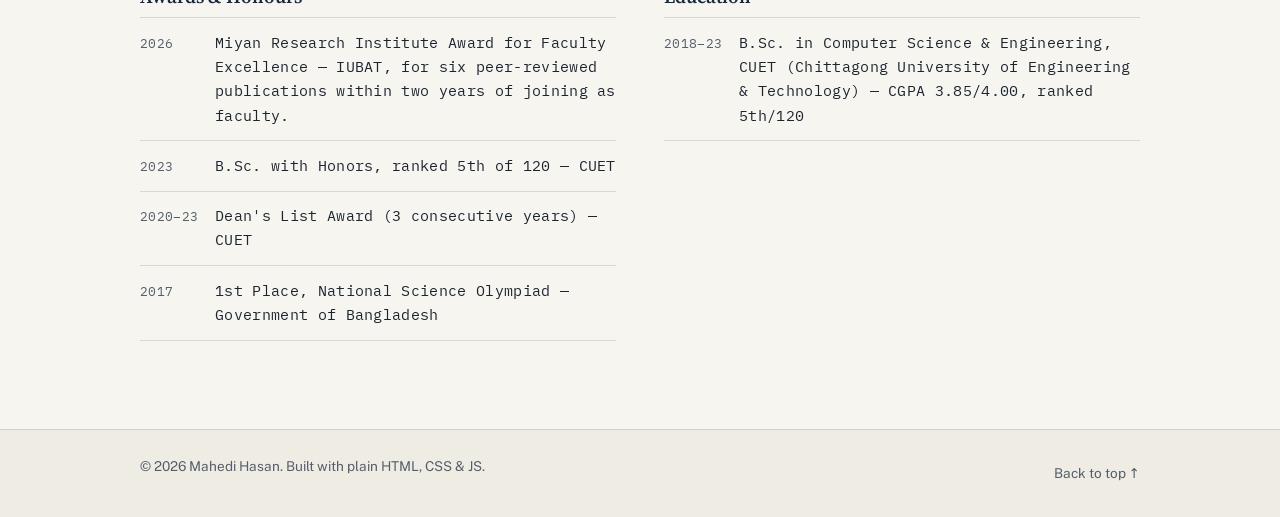
==== commit d8a49152: "Standardize page metadata and role date Co-authored-by: mahedi-H-hasan <186854641+mahedi-H-hasan@use" ====
--- a/about.html
+++ b/about.html
@@ -5,6 +5,12 @@
 <meta name="viewport" content="width=device-width, initial-scale=1.0">
 <title>About — Mahedi Hasan</title>
 <meta name="description" content="About Mahedi Hasan — background, research interests, awards and education. Lecturer, Dept. of Computer Science & Engineering, IUBAT.">
+<meta property="og:type" content="website">
+<meta property="og:title" content="About — Mahedi Hasan">
+<meta property="og:description" content="About Mahedi Hasan — background, research interests, awards and education. Lecturer, Dept. of Computer Science & Engineering, IUBAT.">
+<meta property="og:image" content="https://avatars.githubusercontent.com/u/186854641?v=4">
+<meta property="og:url" content="https://mahedi-H-hasan.github.io/about.html">
+<meta name="twitter:card" content="summary">
 <meta name="theme-color" content="#f7f5f0">
 <link rel="icon" href="assets/img/favicon.svg" type="image/svg+xml">
 <link rel="canonical" href="https://mahedi-H-hasan.github.io/about.html">
@@ -82,7 +88,7 @@
         </p>
         <ul class="fact-list mono">
           <li><span>Base</span> Dhaka, Bangladesh</li>
-          <li><span>Role</span> Lecturer, Dept. of CSE, IUBAT (Jul 2023–present)</li>
+          <li><span>Role</span> Lecturer, Dept. of CSE, IUBAT (July 2023 – Present)</li>
           <li><span>Grad</span> B.Sc. CSE, CUET (2018–2023)</li>
         </ul>
       </div>
